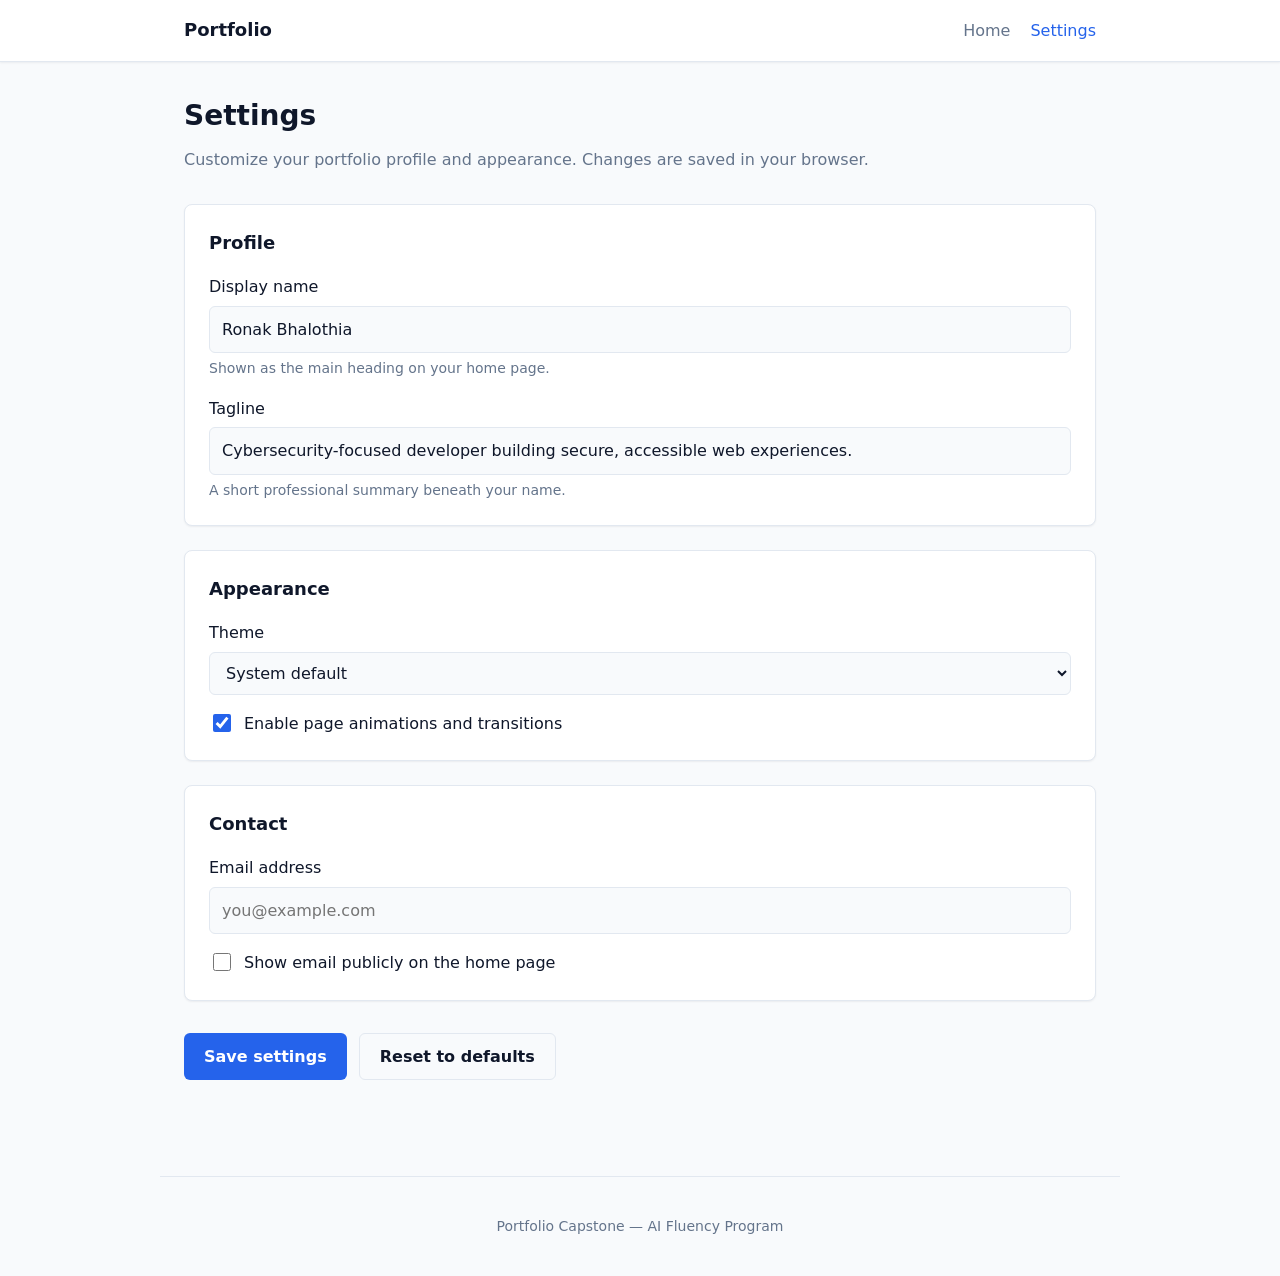
==== settings.html @ b74a8466 "feat: add settings form with vague prompt" ====
<!DOCTYPE html>
<html lang="en">
  <head>
    <meta charset="UTF-8" />
    <meta name="viewport" content="width=device-width, initial-scale=1.0" />
    <meta name="description" content="Customize your portfolio site appearance and profile settings." />
    <title>Settings | Portfolio</title>
    <link rel="stylesheet" href="css/styles.css" />
    <script type="module" src="js/settings.js"></script>
  </head>
  <body>
    <header class="site-header">
      <div class="site-header__inner">
        <a class="site-logo" href="index.html">Portfolio</a>
        <nav aria-label="Main navigation">
          <ul class="site-nav">
            <li><a href="index.html">Home</a></li>
            <li><a href="settings.html" aria-current="page">Settings</a></li>
          </ul>
        </nav>
      </div>
    </header>

    <main>
      <header class="page-header">
        <h1>Settings</h1>
        <p>Customize your portfolio profile and appearance. Changes are saved in your browser.</p>
      </header>

      <form id="settings-form" class="settings-form" novalidate>
        <section class="settings-section" aria-labelledby="profile-heading">
          <h2 class="settings-section__title" id="profile-heading">Profile</h2>

          <div class="form-group">
            <label for="displayName">Display name</label>
            <input
              type="text"
              id="displayName"
              name="displayName"
              autocomplete="name"
              maxlength="80"
              required
            />
            <span class="form-hint">Shown as the main heading on your home page.</span>
          </div>

          <div class="form-group">
            <label for="tagline">Tagline</label>
            <input
              type="text"
              id="tagline"
              name="tagline"
              maxlength="160"
            />
            <span class="form-hint">A short professional summary beneath your name.</span>
          </div>
        </section>

        <section class="settings-section" aria-labelledby="appearance-heading">
          <h2 class="settings-section__title" id="appearance-heading">Appearance</h2>

          <div class="form-group">
            <label for="theme">Theme</label>
            <select id="theme" name="theme">
              <option value="system">System default</option>
              <option value="light">Light</option>
              <option value="dark">Dark</option>
            </select>
          </div>

          <div class="form-group">
            <div class="checkbox-group">
              <input type="checkbox" id="animations" name="animations" />
              <label for="animations">Enable page animations and transitions</label>
            </div>
          </div>
        </section>

        <section class="settings-section" aria-labelledby="contact-heading">
          <h2 class="settings-section__title" id="contact-heading">Contact</h2>

          <div class="form-group">
            <label for="email">Email address</label>
            <input
              type="email"
              id="email"
              name="email"
              autocomplete="email"
              placeholder="you@example.com"
            />
          </div>

          <div class="form-group">
            <div class="checkbox-group">
              <input type="checkbox" id="showEmail" name="showEmail" />
              <label for="showEmail">Show email publicly on the home page</label>
            </div>
          </div>
        </section>

        <div class="form-actions">
          <button type="submit" class="btn btn--primary">Save settings</button>
          <button type="reset" class="btn btn--secondary">Reset to defaults</button>
        </div>

        <p id="form-status" class="form-status" role="status" aria-live="polite"></p>
      </form>
    </main>

    <footer class="site-footer">
      <p>Portfolio Capstone — AI Fluency Program</p>
    </footer>
  </body>
</html>
---- css/styles.css ----
/* Portfolio Capstone — shared styles */

:root {
  --color-bg: #f8fafc;
  --color-surface: #ffffff;
  --color-text: #0f172a;
  --color-text-muted: #64748b;
  --color-border: #e2e8f0;
  --color-accent: #2563eb;
  --color-accent-hover: #1d4ed8;
  --color-success: #15803d;
  --color-error: #b91c1c;
  --shadow-sm: 0 1px 2px rgb(15 23 42 / 0.06);
  --shadow-md: 0 4px 12px rgb(15 23 42 / 0.08);
  --radius: 0.5rem;
  --font-sans: "Segoe UI", system-ui, -apple-system, sans-serif;
  --transition: 150ms ease;
}

[data-theme="dark"] {
  --color-bg: #0f172a;
  --color-surface: #1e293b;
  --color-text: #f1f5f9;
  --color-text-muted: #94a3b8;
  --color-border: #334155;
  --color-accent: #60a5fa;
  --color-accent-hover: #93c5fd;
  --shadow-sm: 0 1px 2px rgb(0 0 0 / 0.2);
  --shadow-md: 0 4px 12px rgb(0 0 0 / 0.3);
}

*,
*::before,
*::after {
  box-sizing: border-box;
}

html {
  scroll-behavior: smooth;
}

body {
  margin: 0;
  min-height: 100vh;
  font-family: var(--font-sans);
  font-size: 1rem;
  line-height: 1.6;
  color: var(--color-text);
  background-color: var(--color-bg);
  transition: background-color var(--transition), color var(--transition);
}

body.no-animations,
body.no-animations * {
  animation: none !important;
  transition: none !important;
}

img {
  max-width: 100%;
  height: auto;
}

a {
  color: var(--color-accent);
  text-decoration: none;
}

a:hover {
  color: var(--color-accent-hover);
  text-decoration: underline;
}

/* Layout */

.site-header {
  border-bottom: 1px solid var(--color-border);
  background-color: var(--color-surface);
  box-shadow: var(--shadow-sm);
}

.site-header__inner {
  display: flex;
  align-items: center;
  justify-content: space-between;
  gap: 1rem;
  max-width: 960px;
  margin: 0 auto;
  padding: 1rem 1.5rem;
}

.site-logo {
  font-weight: 700;
  font-size: 1.125rem;
  color: var(--color-text);
  text-decoration: none;
}

.site-logo:hover {
  color: var(--color-accent);
  text-decoration: none;
}

.site-nav {
  display: flex;
  gap: 1.25rem;
  list-style: none;
  margin: 0;
  padding: 0;
}

.site-nav a {
  color: var(--color-text-muted);
  font-weight: 500;
  text-decoration: none;
}

.site-nav a:hover,
.site-nav a[aria-current="page"] {
  color: var(--color-accent);
}

main {
  max-width: 960px;
  margin: 0 auto;
  padding: 2rem 1.5rem 3rem;
}

/* Hero (home page) */

.hero {
  padding: 2rem 0;
}

.hero__title {
  margin: 0 0 0.5rem;
  font-size: clamp(1.75rem, 4vw, 2.5rem);
  line-height: 1.2;
}

.hero__tagline {
  margin: 0 0 1.5rem;
  font-size: 1.125rem;
  color: var(--color-text-muted);
}

.hero__contact {
  margin-top: 1.5rem;
  font-size: 0.95rem;
}

.hero__contact[hidden] {
  display: none;
}

/* Settings page */

.page-header {
  margin-bottom: 2rem;
}

.page-header h1 {
  margin: 0 0 0.5rem;
  font-size: 1.75rem;
}

.page-header p {
  margin: 0;
  color: var(--color-text-muted);
}

.settings-form {
  display: grid;
  gap: 1.5rem;
}

.settings-section {
  padding: 1.5rem;
  background-color: var(--color-surface);
  border: 1px solid var(--color-border);
  border-radius: var(--radius);
  box-shadow: var(--shadow-sm);
}

.settings-section__title {
  margin: 0 0 1rem;
  font-size: 1.125rem;
}

.form-group {
  margin-bottom: 1rem;
}

.form-group:last-child {
  margin-bottom: 0;
}

.form-group label {
  display: block;
  margin-bottom: 0.375rem;
  font-weight: 500;
}

.form-group input[type="text"],
.form-group input[type="email"],
.form-group select {
  width: 100%;
  padding: 0.625rem 0.75rem;
  font: inherit;
  color: var(--color-text);
  background-color: var(--color-bg);
  border: 1px solid var(--color-border);
  border-radius: calc(var(--radius) - 2px);
}

.form-group input:focus,
.form-group select:focus {
  outline: 2px solid var(--color-accent);
  outline-offset: 1px;
}

.form-hint {
  display: block;
  margin-top: 0.25rem;
  font-size: 0.875rem;
  color: var(--color-text-muted);
}

.checkbox-group {
  display: flex;
  align-items: flex-start;
  gap: 0.625rem;
}

.checkbox-group input[type="checkbox"] {
  width: 1.125rem;
  height: 1.125rem;
  margin-top: 0.2rem;
  accent-color: var(--color-accent);
}

.checkbox-group label {
  margin-bottom: 0;
  font-weight: 400;
}

.form-actions {
  display: flex;
  flex-wrap: wrap;
  gap: 0.75rem;
  padding-top: 0.5rem;
}

.btn {
  display: inline-flex;
  align-items: center;
  justify-content: center;
  padding: 0.625rem 1.25rem;
  font: inherit;
  font-weight: 600;
  border: none;
  border-radius: calc(var(--radius) - 2px);
  cursor: pointer;
  transition: background-color var(--transition), color var(--transition);
}

.btn--primary {
  color: #ffffff;
  background-color: var(--color-accent);
}

.btn--primary:hover {
  background-color: var(--color-accent-hover);
}

.btn--secondary {
  color: var(--color-text);
  background-color: transparent;
  border: 1px solid var(--color-border);
}

.btn--secondary:hover {
  background-color: var(--color-border);
}

.form-status {
  min-height: 1.5rem;
  margin: 0;
  font-size: 0.9375rem;
}

.form-status--success {
  color: var(--color-success);
}

.form-status--error {
  color: var(--color-error);
}

.site-footer {
  max-width: 960px;
  margin: 0 auto;
  padding: 1.5rem;
  text-align: center;
  font-size: 0.875rem;
  color: var(--color-text-muted);
  border-top: 1px solid var(--color-border);
}

@media (max-width: 600px) {
  .site-header__inner {
    flex-direction: column;
    align-items: flex-start;
  }

  .form-actions {
    flex-direction: column;
  }

  .form-actions .btn {
    width: 100%;
  }
}
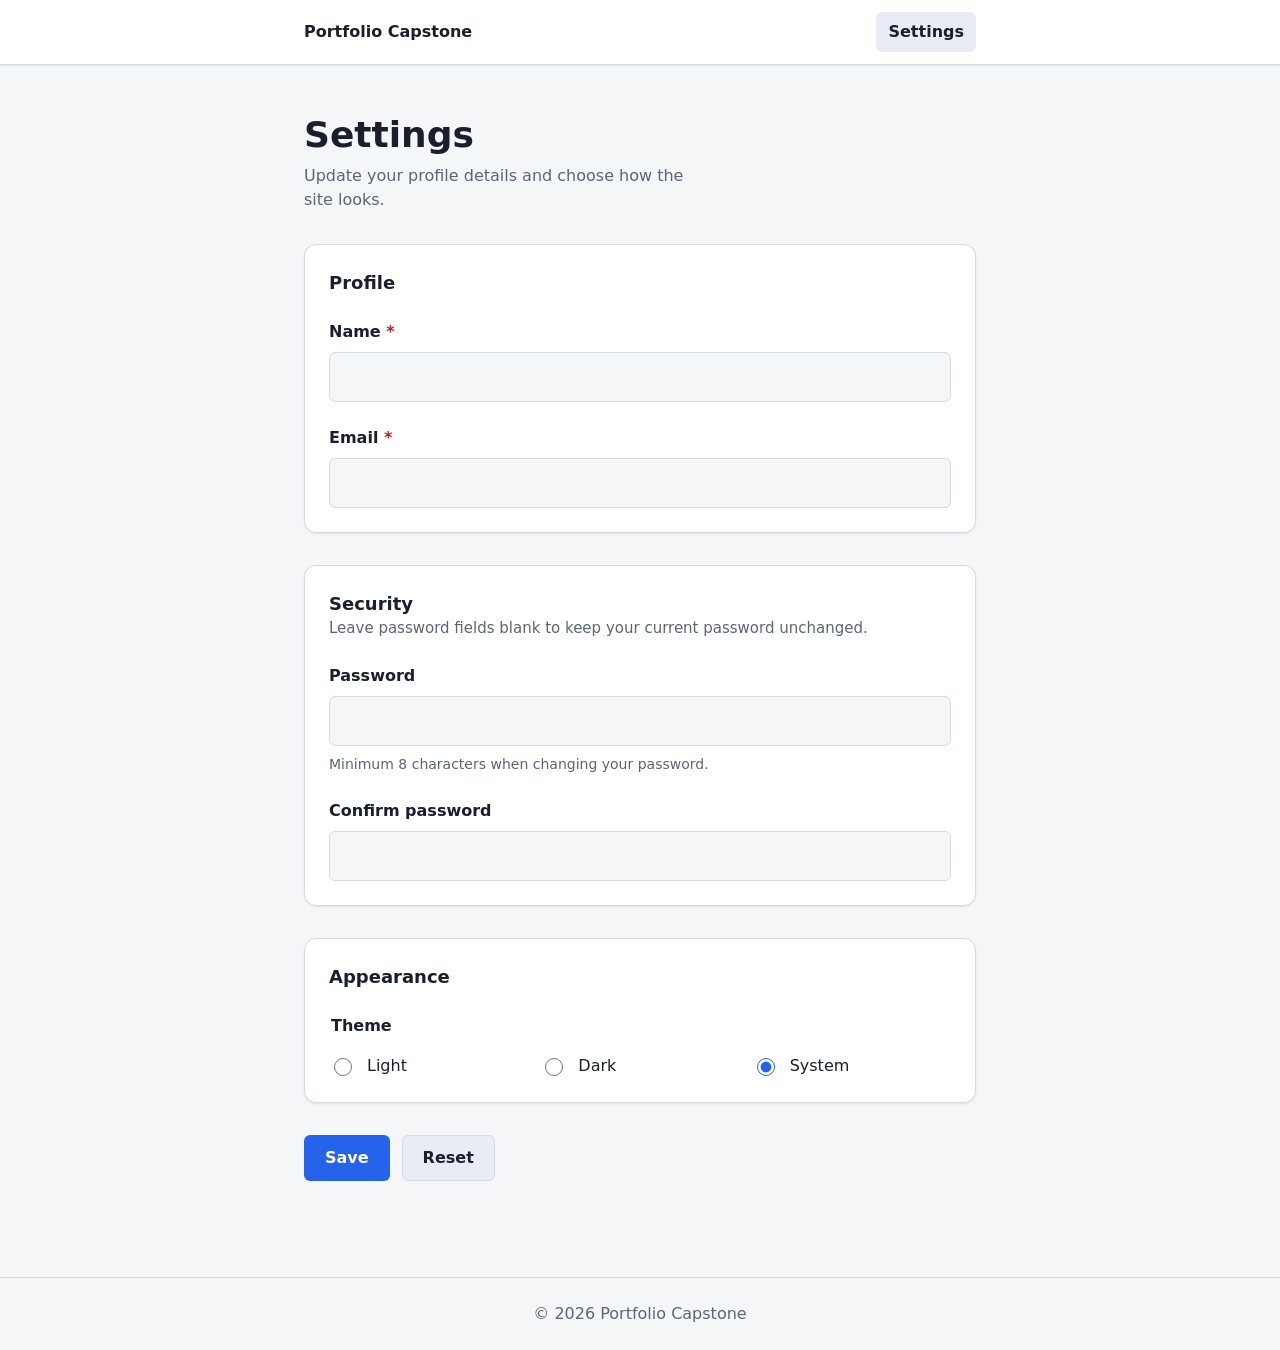
==== commit 621c9277: "feat: add settings form with detailed prompt" ====
--- a/settings.html
+++ b/settings.html
@@ -1,114 +1,152 @@
 <!DOCTYPE html>
 <html lang="en">
-  <head>
-    <meta charset="UTF-8" />
-    <meta name="viewport" content="width=device-width, initial-scale=1.0" />
-    <meta name="description" content="Customize your portfolio site appearance and profile settings." />
-    <title>Settings | Portfolio</title>
-    <link rel="stylesheet" href="css/styles.css" />
-    <script type="module" src="js/settings.js"></script>
-  </head>
-  <body>
-    <header class="site-header">
-      <div class="site-header__inner">
-        <a class="site-logo" href="index.html">Portfolio</a>
-        <nav aria-label="Main navigation">
-          <ul class="site-nav">
-            <li><a href="index.html">Home</a></li>
-            <li><a href="settings.html" aria-current="page">Settings</a></li>
-          </ul>
-        </nav>
-      </div>
+<head>
+  <meta charset="UTF-8">
+  <meta name="viewport" content="width=device-width, initial-scale=1.0">
+  <meta name="description" content="Portfolio settings — manage your profile and appearance preferences.">
+  <title>Settings | Portfolio Capstone</title>
+  <link rel="stylesheet" href="css/styles.css">
+  <script>
+    (function () {
+      try {
+        var raw = localStorage.getItem("portfolioSettings");
+        var theme = raw ? JSON.parse(raw).theme : "system";
+        document.documentElement.dataset.theme = theme || "system";
+      } catch (error) {
+        document.documentElement.dataset.theme = "system";
+      }
+    })();
+  </script>
+</head>
+<body>
+  <a class="skip-link" href="#settings-form">Skip to settings form</a>
+
+  <header class="site-header">
+    <div class="container site-header__inner">
+      <p class="site-header__brand">Portfolio Capstone</p>
+      <nav aria-label="Primary">
+        <ul class="site-nav">
+          <li><a href="settings.html" aria-current="page">Settings</a></li>
+        </ul>
+      </nav>
+    </div>
+  </header>
+
+  <main class="container page-main">
+    <header class="page-header">
+      <h1>Settings</h1>
+      <p class="page-header__lead">Update your profile details and choose how the site looks.</p>
     </header>
 
-    <main>
-      <header class="page-header">
-        <h1>Settings</h1>
-        <p>Customize your portfolio profile and appearance. Changes are saved in your browser.</p>
-      </header>
+    <div
+      id="status-message"
+      class="status-message"
+      role="status"
+      aria-live="polite"
+      hidden
+    ></div>
 
-      <form id="settings-form" class="settings-form" novalidate>
-        <section class="settings-section" aria-labelledby="profile-heading">
-          <h2 class="settings-section__title" id="profile-heading">Profile</h2>
+    <form id="settings-form" class="settings-form" novalidate>
+      <section class="settings-section" aria-labelledby="profile-heading">
+        <h2 id="profile-heading">Profile</h2>
 
-          <div class="form-group">
-            <label for="displayName">Display name</label>
-            <input
-              type="text"
-              id="displayName"
-              name="displayName"
-              autocomplete="name"
-              maxlength="80"
-              required
-            />
-            <span class="form-hint">Shown as the main heading on your home page.</span>
-          </div>
+        <div class="form-field">
+          <label for="name">Name <span class="required-indicator" aria-hidden="true">*</span></label>
+          <input
+            type="text"
+            id="name"
+            name="name"
+            autocomplete="name"
+            required
+            aria-required="true"
+            aria-describedby="name-error"
+          >
+          <p id="name-error" class="field-error" role="alert"></p>
+        </div>
 
-          <div class="form-group">
-            <label for="tagline">Tagline</label>
-            <input
-              type="text"
-              id="tagline"
-              name="tagline"
-              maxlength="160"
-            />
-            <span class="form-hint">A short professional summary beneath your name.</span>
-          </div>
-        </section>
+        <div class="form-field">
+          <label for="email">Email <span class="required-indicator" aria-hidden="true">*</span></label>
+          <input
+            type="email"
+            id="email"
+            name="email"
+            autocomplete="email"
+            inputmode="email"
+            required
+            aria-required="true"
+            aria-describedby="email-error"
+          >
+          <p id="email-error" class="field-error" role="alert"></p>
+        </div>
+      </section>
 
-        <section class="settings-section" aria-labelledby="appearance-heading">
-          <h2 class="settings-section__title" id="appearance-heading">Appearance</h2>
+      <section class="settings-section" aria-labelledby="security-heading">
+        <h2 id="security-heading">Security</h2>
+        <p class="section-note">Leave password fields blank to keep your current password unchanged.</p>
 
-          <div class="form-group">
-            <label for="theme">Theme</label>
-            <select id="theme" name="theme">
-              <option value="system">System default</option>
-              <option value="light">Light</option>
-              <option value="dark">Dark</option>
-            </select>
-          </div>
+        <div class="form-field">
+          <label for="password">Password</label>
+          <input
+            type="password"
+            id="password"
+            name="password"
+            autocomplete="new-password"
+            minlength="8"
+            aria-describedby="password-hint password-error"
+          >
+          <p id="password-hint" class="field-hint">Minimum 8 characters when changing your password.</p>
+          <p id="password-error" class="field-error" role="alert"></p>
+        </div>
 
-          <div class="form-group">
-            <div class="checkbox-group">
-              <input type="checkbox" id="animations" name="animations" />
-              <label for="animations">Enable page animations and transitions</label>
+        <div class="form-field">
+          <label for="confirm-password">Confirm password</label>
+          <input
+            type="password"
+            id="confirm-password"
+            name="confirmPassword"
+            autocomplete="new-password"
+            aria-describedby="confirm-password-error"
+          >
+          <p id="confirm-password-error" class="field-error" role="alert"></p>
+        </div>
+      </section>
+
+      <section class="settings-section" aria-labelledby="appearance-heading">
+        <h2 id="appearance-heading">Appearance</h2>
+
+        <fieldset class="theme-fieldset">
+          <legend>Theme</legend>
+          <div class="theme-options">
+            <div class="theme-option">
+              <input type="radio" id="theme-light" name="theme" value="light">
+              <label for="theme-light">Light</label>
+            </div>
+            <div class="theme-option">
+              <input type="radio" id="theme-dark" name="theme" value="dark">
+              <label for="theme-dark">Dark</label>
+            </div>
+            <div class="theme-option">
+              <input type="radio" id="theme-system" name="theme" value="system" checked>
+              <label for="theme-system">System</label>
             </div>
           </div>
-        </section>
+        </fieldset>
+      </section>
 
-        <section class="settings-section" aria-labelledby="contact-heading">
-          <h2 class="settings-section__title" id="contact-heading">Contact</h2>
+      <div class="form-actions">
+        <button type="submit" class="btn btn--primary">Save</button>
+        <button type="reset" class="btn btn--secondary">Reset</button>
+      </div>
+    </form>
+  </main>
 
-          <div class="form-group">
-            <label for="email">Email address</label>
-            <input
-              type="email"
-              id="email"
-              name="email"
-              autocomplete="email"
-              placeholder="you@example.com"
-            />
-          </div>
+  <footer class="site-footer">
+    <div class="container">
+      <p>&copy; <span id="footer-year"></span> Portfolio Capstone</p>
+    </div>
+  </footer>
 
-          <div class="form-group">
-            <div class="checkbox-group">
-              <input type="checkbox" id="showEmail" name="showEmail" />
-              <label for="showEmail">Show email publicly on the home page</label>
-            </div>
-          </div>
-        </section>
-
-        <div class="form-actions">
-          <button type="submit" class="btn btn--primary">Save settings</button>
-          <button type="reset" class="btn btn--secondary">Reset to defaults</button>
-        </div>
-
-        <p id="form-status" class="form-status" role="status" aria-live="polite"></p>
-      </form>
-    </main>
-
-    <footer class="site-footer">
-      <p>Portfolio Capstone — AI Fluency Program</p>
-    </footer>
-  </body>
+  <script src="js/settings-storage.js"></script>
+  <script src="js/settings.js"></script>
+</body>
 </html>
--- a/css/styles.css
+++ b/css/styles.css
@@ -1,33 +1,106 @@
-/* Portfolio Capstone — shared styles */
+/* ==========================================================================
+   Portfolio Capstone — Settings page styles
+   ========================================================================== */
+
+/* --------------------------------------------------------------------------
+   Theme tokens
+   -------------------------------------------------------------------------- */
 
 :root {
-  --color-bg: #f8fafc;
+  color-scheme: light dark;
+
+  --font-family: "Segoe UI", system-ui, -apple-system, BlinkMacSystemFont, sans-serif;
+  --font-size-base: 1rem;
+  --line-height-base: 1.5;
+
+  --color-bg: #f4f6f8;
   --color-surface: #ffffff;
-  --color-text: #0f172a;
-  --color-text-muted: #64748b;
-  --color-border: #e2e8f0;
-  --color-accent: #2563eb;
-  --color-accent-hover: #1d4ed8;
-  --color-success: #15803d;
-  --color-error: #b91c1c;
-  --shadow-sm: 0 1px 2px rgb(15 23 42 / 0.06);
-  --shadow-md: 0 4px 12px rgb(15 23 42 / 0.08);
-  --radius: 0.5rem;
-  --font-sans: "Segoe UI", system-ui, -apple-system, sans-serif;
-  --transition: 150ms ease;
-}
-
-[data-theme="dark"] {
-  --color-bg: #0f172a;
-  --color-surface: #1e293b;
-  --color-text: #f1f5f9;
-  --color-text-muted: #94a3b8;
-  --color-border: #334155;
-  --color-accent: #60a5fa;
-  --color-accent-hover: #93c5fd;
-  --shadow-sm: 0 1px 2px rgb(0 0 0 / 0.2);
-  --shadow-md: 0 4px 12px rgb(0 0 0 / 0.3);
-}
+  --color-text: #1a1f2e;
+  --color-text-muted: #5c6578;
+  --color-border: #d5dbe5;
+  --color-primary: #2563eb;
+  --color-primary-hover: #1d4ed8;
+  --color-primary-text: #ffffff;
+  --color-secondary-bg: #e8edf5;
+  --color-secondary-hover: #d8e0ec;
+  --color-secondary-text: #1a1f2e;
+  --color-error: #b42318;
+  --color-error-bg: #fef3f2;
+  --color-success: #067647;
+  --color-success-bg: #ecfdf3;
+  --color-focus: #2563eb;
+
+  --radius-sm: 0.375rem;
+  --radius-md: 0.75rem;
+  --shadow-sm: 0 1px 2px rgb(16 24 40 / 8%);
+  --shadow-md: 0 8px 24px rgb(16 24 40 / 10%);
+
+  --space-xs: 0.5rem;
+  --space-sm: 0.75rem;
+  --space-md: 1rem;
+  --space-lg: 1.5rem;
+  --space-xl: 2rem;
+  --space-2xl: 3rem;
+
+  --container-max: 42rem;
+  --header-height: 4rem;
+}
+
+html[data-theme="light"] {
+  color-scheme: light;
+}
+
+html[data-theme="dark"] {
+  color-scheme: dark;
+
+  --color-bg: #0f1419;
+  --color-surface: #1a2230;
+  --color-text: #eef2f7;
+  --color-text-muted: #a8b0bf;
+  --color-border: #2f3a4d;
+  --color-primary: #60a5fa;
+  --color-primary-hover: #93c5fd;
+  --color-primary-text: #0f1419;
+  --color-secondary-bg: #243044;
+  --color-secondary-hover: #2f3d55;
+  --color-secondary-text: #eef2f7;
+  --color-error: #fda29b;
+  --color-error-bg: #3b1c1c;
+  --color-success: #6ce9a6;
+  --color-success-bg: #103828;
+  --color-focus: #93c5fd;
+  --shadow-sm: 0 1px 2px rgb(0 0 0 / 30%);
+  --shadow-md: 0 8px 24px rgb(0 0 0 / 35%);
+}
+
+@media (prefers-color-scheme: dark) {
+  html[data-theme="system"] {
+    color-scheme: dark;
+
+    --color-bg: #0f1419;
+    --color-surface: #1a2230;
+    --color-text: #eef2f7;
+    --color-text-muted: #a8b0bf;
+    --color-border: #2f3a4d;
+    --color-primary: #60a5fa;
+    --color-primary-hover: #93c5fd;
+    --color-primary-text: #0f1419;
+    --color-secondary-bg: #243044;
+    --color-secondary-hover: #2f3d55;
+    --color-secondary-text: #eef2f7;
+    --color-error: #fda29b;
+    --color-error-bg: #3b1c1c;
+    --color-success: #6ce9a6;
+    --color-success-bg: #103828;
+    --color-focus: #93c5fd;
+    --shadow-sm: 0 1px 2px rgb(0 0 0 / 30%);
+    --shadow-md: 0 8px 24px rgb(0 0 0 / 35%);
+  }
+}
+
+/* --------------------------------------------------------------------------
+   Base
+   -------------------------------------------------------------------------- */
 
 *,
 *::before,
@@ -36,46 +109,69 @@
 }
 
 html {
+  font-size: 100%;
   scroll-behavior: smooth;
 }
 
 body {
   margin: 0;
   min-height: 100vh;
-  font-family: var(--font-sans);
-  font-size: 1rem;
-  line-height: 1.6;
+  font-family: var(--font-family);
+  font-size: var(--font-size-base);
+  line-height: var(--line-height-base);
   color: var(--color-text);
   background-color: var(--color-bg);
-  transition: background-color var(--transition), color var(--transition);
-}
-
-body.no-animations,
-body.no-animations * {
-  animation: none !important;
-  transition: none !important;
 }
 
 img {
   max-width: 100%;
-  height: auto;
+  display: block;
 }
 
 a {
-  color: var(--color-accent);
+  color: var(--color-primary);
+}
+
+a:hover {
+  text-decoration-thickness: 2px;
+}
+
+:focus-visible {
+  outline: 3px solid var(--color-focus);
+  outline-offset: 2px;
+}
+
+.container {
+  width: min(100% - 2rem, var(--container-max));
+  margin-inline: auto;
+}
+
+.skip-link {
+  position: absolute;
+  top: -100%;
+  left: var(--space-md);
+  z-index: 100;
+  padding: var(--space-sm) var(--space-md);
+  background: var(--color-primary);
+  color: var(--color-primary-text);
+  border-radius: var(--radius-sm);
   text-decoration: none;
 }
 
-a:hover {
-  color: var(--color-accent-hover);
-  text-decoration: underline;
-}
-
-/* Layout */
+.skip-link:focus {
+  top: var(--space-md);
+}
+
+/* --------------------------------------------------------------------------
+   Header & footer
+   -------------------------------------------------------------------------- */
 
 .site-header {
+  position: sticky;
+  top: 0;
+  z-index: 10;
+  background: var(--color-surface);
   border-bottom: 1px solid var(--color-border);
-  background-color: var(--color-surface);
   box-shadow: var(--shadow-sm);
 }
 
@@ -83,241 +179,293 @@
   display: flex;
   align-items: center;
   justify-content: space-between;
-  gap: 1rem;
-  max-width: 960px;
-  margin: 0 auto;
-  padding: 1rem 1.5rem;
-}
-
-.site-logo {
+  min-height: var(--header-height);
+  gap: var(--space-md);
+}
+
+.site-header__brand {
+  margin: 0;
   font-weight: 700;
-  font-size: 1.125rem;
+}
+
+.site-nav {
+  display: flex;
+  gap: var(--space-md);
+  margin: 0;
+  padding: 0;
+  list-style: none;
+}
+
+.site-nav a {
+  display: inline-block;
+  padding: var(--space-xs) var(--space-sm);
   color: var(--color-text);
   text-decoration: none;
-}
-
-.site-logo:hover {
-  color: var(--color-accent);
-  text-decoration: none;
-}
-
-.site-nav {
-  display: flex;
-  gap: 1.25rem;
-  list-style: none;
-  margin: 0;
-  padding: 0;
-}
-
-.site-nav a {
+  border-radius: var(--radius-sm);
+}
+
+.site-nav a[aria-current="page"] {
+  background: var(--color-secondary-bg);
+  font-weight: 600;
+}
+
+.site-footer {
+  margin-top: var(--space-2xl);
+  padding-block: var(--space-lg);
+  border-top: 1px solid var(--color-border);
   color: var(--color-text-muted);
-  font-weight: 500;
-  text-decoration: none;
-}
-
-.site-nav a:hover,
-.site-nav a[aria-current="page"] {
-  color: var(--color-accent);
-}
-
-main {
-  max-width: 960px;
-  margin: 0 auto;
-  padding: 2rem 1.5rem 3rem;
-}
-
-/* Hero (home page) */
-
-.hero {
-  padding: 2rem 0;
-}
-
-.hero__title {
-  margin: 0 0 0.5rem;
-  font-size: clamp(1.75rem, 4vw, 2.5rem);
+  text-align: center;
+}
+
+.site-footer p {
+  margin: 0;
+}
+
+/* --------------------------------------------------------------------------
+   Page layout
+   -------------------------------------------------------------------------- */
+
+.page-main {
+  padding-block: var(--space-xl);
+}
+
+.page-header {
+  margin-bottom: var(--space-xl);
+}
+
+.page-header h1 {
+  margin: 0 0 var(--space-xs);
+  font-size: clamp(1.75rem, 4vw, 2.25rem);
   line-height: 1.2;
 }
 
-.hero__tagline {
-  margin: 0 0 1.5rem;
-  font-size: 1.125rem;
+.page-header__lead {
+  margin: 0;
   color: var(--color-text-muted);
-}
-
-.hero__contact {
-  margin-top: 1.5rem;
-  font-size: 0.95rem;
-}
-
-.hero__contact[hidden] {
-  display: none;
-}
-
-/* Settings page */
-
-.page-header {
-  margin-bottom: 2rem;
-}
-
-.page-header h1 {
-  margin: 0 0 0.5rem;
-  font-size: 1.75rem;
-}
-
-.page-header p {
-  margin: 0;
-  color: var(--color-text-muted);
-}
+  max-width: 38ch;
+}
+
+/* --------------------------------------------------------------------------
+   Status message
+   -------------------------------------------------------------------------- */
+
+.status-message {
+  margin-bottom: var(--space-lg);
+  padding: var(--space-md);
+  border-radius: var(--radius-md);
+  border: 1px solid transparent;
+}
+
+.status-message--success {
+  color: var(--color-success);
+  background: var(--color-success-bg);
+  border-color: color-mix(in srgb, var(--color-success) 35%, transparent);
+}
+
+.status-message--error {
+  color: var(--color-error);
+  background: var(--color-error-bg);
+  border-color: color-mix(in srgb, var(--color-error) 35%, transparent);
+}
+
+/* --------------------------------------------------------------------------
+   Form
+   -------------------------------------------------------------------------- */
 
 .settings-form {
   display: grid;
-  gap: 1.5rem;
+  gap: var(--space-xl);
 }
 
 .settings-section {
-  padding: 1.5rem;
-  background-color: var(--color-surface);
+  padding: var(--space-lg);
+  background: var(--color-surface);
   border: 1px solid var(--color-border);
-  border-radius: var(--radius);
+  border-radius: var(--radius-md);
   box-shadow: var(--shadow-sm);
 }
 
-.settings-section__title {
-  margin: 0 0 1rem;
+.settings-section h2 {
+  margin: 0 0 var(--space-lg);
   font-size: 1.125rem;
 }
 
-.form-group {
-  margin-bottom: 1rem;
-}
-
-.form-group:last-child {
+.section-note {
+  margin: calc(var(--space-lg) * -1) 0 var(--space-lg);
+  color: var(--color-text-muted);
+  font-size: 0.9375rem;
+}
+
+.form-field {
+  display: grid;
+  gap: var(--space-xs);
+  margin-bottom: var(--space-lg);
+}
+
+.form-field:last-child {
   margin-bottom: 0;
 }
 
-.form-group label {
-  display: block;
-  margin-bottom: 0.375rem;
+.form-field label {
+  font-weight: 600;
+}
+
+.required-indicator {
+  color: var(--color-error);
+}
+
+.form-field input[type="text"],
+.form-field input[type="email"],
+.form-field input[type="password"] {
+  width: 100%;
+  padding: 0.75rem 0.875rem;
+  border: 1px solid var(--color-border);
+  border-radius: var(--radius-sm);
+  background: var(--color-bg);
+  color: var(--color-text);
+  font: inherit;
+  transition: border-color 0.15s ease, box-shadow 0.15s ease;
+}
+
+.form-field input:hover {
+  border-color: color-mix(in srgb, var(--color-primary) 40%, var(--color-border));
+}
+
+.form-field input:focus {
+  border-color: var(--color-primary);
+  box-shadow: 0 0 0 3px color-mix(in srgb, var(--color-primary) 25%, transparent);
+  outline: none;
+}
+
+.form-field input[aria-invalid="true"] {
+  border-color: var(--color-error);
+  box-shadow: 0 0 0 3px color-mix(in srgb, var(--color-error) 20%, transparent);
+}
+
+.field-hint {
+  margin: 0;
+  color: var(--color-text-muted);
+  font-size: 0.875rem;
+}
+
+.field-error {
+  margin: 0;
+  min-height: 1.25rem;
+  color: var(--color-error);
+  font-size: 0.875rem;
+}
+
+.field-error:empty {
+  display: none;
+}
+
+/* --------------------------------------------------------------------------
+   Theme selector
+   -------------------------------------------------------------------------- */
+
+.theme-fieldset {
+  margin: 0;
+  padding: 0;
+  border: 0;
+}
+
+.theme-fieldset legend {
+  margin-bottom: var(--space-md);
+  font-weight: 600;
+}
+
+.theme-options {
+  display: grid;
+  gap: var(--space-sm);
+}
+
+.theme-option {
+  display: flex;
+  align-items: center;
+  gap: var(--space-sm);
+}
+
+.theme-option label {
+  cursor: pointer;
   font-weight: 500;
 }
 
-.form-group input[type="text"],
-.form-group input[type="email"],
-.form-group select {
-  width: 100%;
-  padding: 0.625rem 0.75rem;
-  font: inherit;
-  color: var(--color-text);
-  background-color: var(--color-bg);
-  border: 1px solid var(--color-border);
-  border-radius: calc(var(--radius) - 2px);
-}
-
-.form-group input:focus,
-.form-group select:focus {
-  outline: 2px solid var(--color-accent);
-  outline-offset: 1px;
-}
-
-.form-hint {
-  display: block;
-  margin-top: 0.25rem;
-  font-size: 0.875rem;
-  color: var(--color-text-muted);
-}
-
-.checkbox-group {
-  display: flex;
-  align-items: flex-start;
-  gap: 0.625rem;
-}
-
-.checkbox-group input[type="checkbox"] {
+.theme-option input[type="radio"] {
   width: 1.125rem;
   height: 1.125rem;
-  margin-top: 0.2rem;
-  accent-color: var(--color-accent);
-}
-
-.checkbox-group label {
-  margin-bottom: 0;
-  font-weight: 400;
-}
+  accent-color: var(--color-primary);
+  cursor: pointer;
+}
+
+/* --------------------------------------------------------------------------
+   Buttons
+   -------------------------------------------------------------------------- */
 
 .form-actions {
   display: flex;
   flex-wrap: wrap;
-  gap: 0.75rem;
-  padding-top: 0.5rem;
+  gap: var(--space-sm);
 }
 
 .btn {
   display: inline-flex;
   align-items: center;
   justify-content: center;
+  min-height: 2.75rem;
   padding: 0.625rem 1.25rem;
+  border: 1px solid transparent;
+  border-radius: var(--radius-sm);
   font: inherit;
   font-weight: 600;
-  border: none;
-  border-radius: calc(var(--radius) - 2px);
   cursor: pointer;
-  transition: background-color var(--transition), color var(--transition);
+  transition: background-color 0.15s ease, border-color 0.15s ease, transform 0.1s ease;
+}
+
+.btn:active {
+  transform: translateY(1px);
 }
 
 .btn--primary {
-  color: #ffffff;
-  background-color: var(--color-accent);
+  background: var(--color-primary);
+  color: var(--color-primary-text);
 }
 
 .btn--primary:hover {
-  background-color: var(--color-accent-hover);
+  background: var(--color-primary-hover);
 }
 
 .btn--secondary {
-  color: var(--color-text);
-  background-color: transparent;
-  border: 1px solid var(--color-border);
+  background: var(--color-secondary-bg);
+  color: var(--color-secondary-text);
+  border-color: var(--color-border);
 }
 
 .btn--secondary:hover {
-  background-color: var(--color-border);
-}
-
-.form-status {
-  min-height: 1.5rem;
-  margin: 0;
-  font-size: 0.9375rem;
-}
-
-.form-status--success {
-  color: var(--color-success);
-}
-
-.form-status--error {
-  color: var(--color-error);
-}
-
-.site-footer {
-  max-width: 960px;
-  margin: 0 auto;
-  padding: 1.5rem;
-  text-align: center;
-  font-size: 0.875rem;
-  color: var(--color-text-muted);
-  border-top: 1px solid var(--color-border);
-}
-
-@media (max-width: 600px) {
-  .site-header__inner {
-    flex-direction: column;
-    align-items: flex-start;
+  background: var(--color-secondary-hover);
+}
+
+/* --------------------------------------------------------------------------
+   Responsive — tablet and desktop
+   -------------------------------------------------------------------------- */
+
+@media (min-width: 640px) {
+  .theme-options {
+    grid-template-columns: repeat(3, minmax(0, 1fr));
   }
 
   .form-actions {
-    flex-direction: column;
+    justify-content: flex-start;
   }
-
-  .form-actions .btn {
-    width: 100%;
+}
+
+@media (min-width: 768px) {
+  .settings-section--split {
+    display: grid;
+    grid-template-columns: repeat(2, minmax(0, 1fr));
+    gap: var(--space-lg);
   }
-}
+
+  .page-main {
+    padding-block: var(--space-2xl);
+  }
+}
